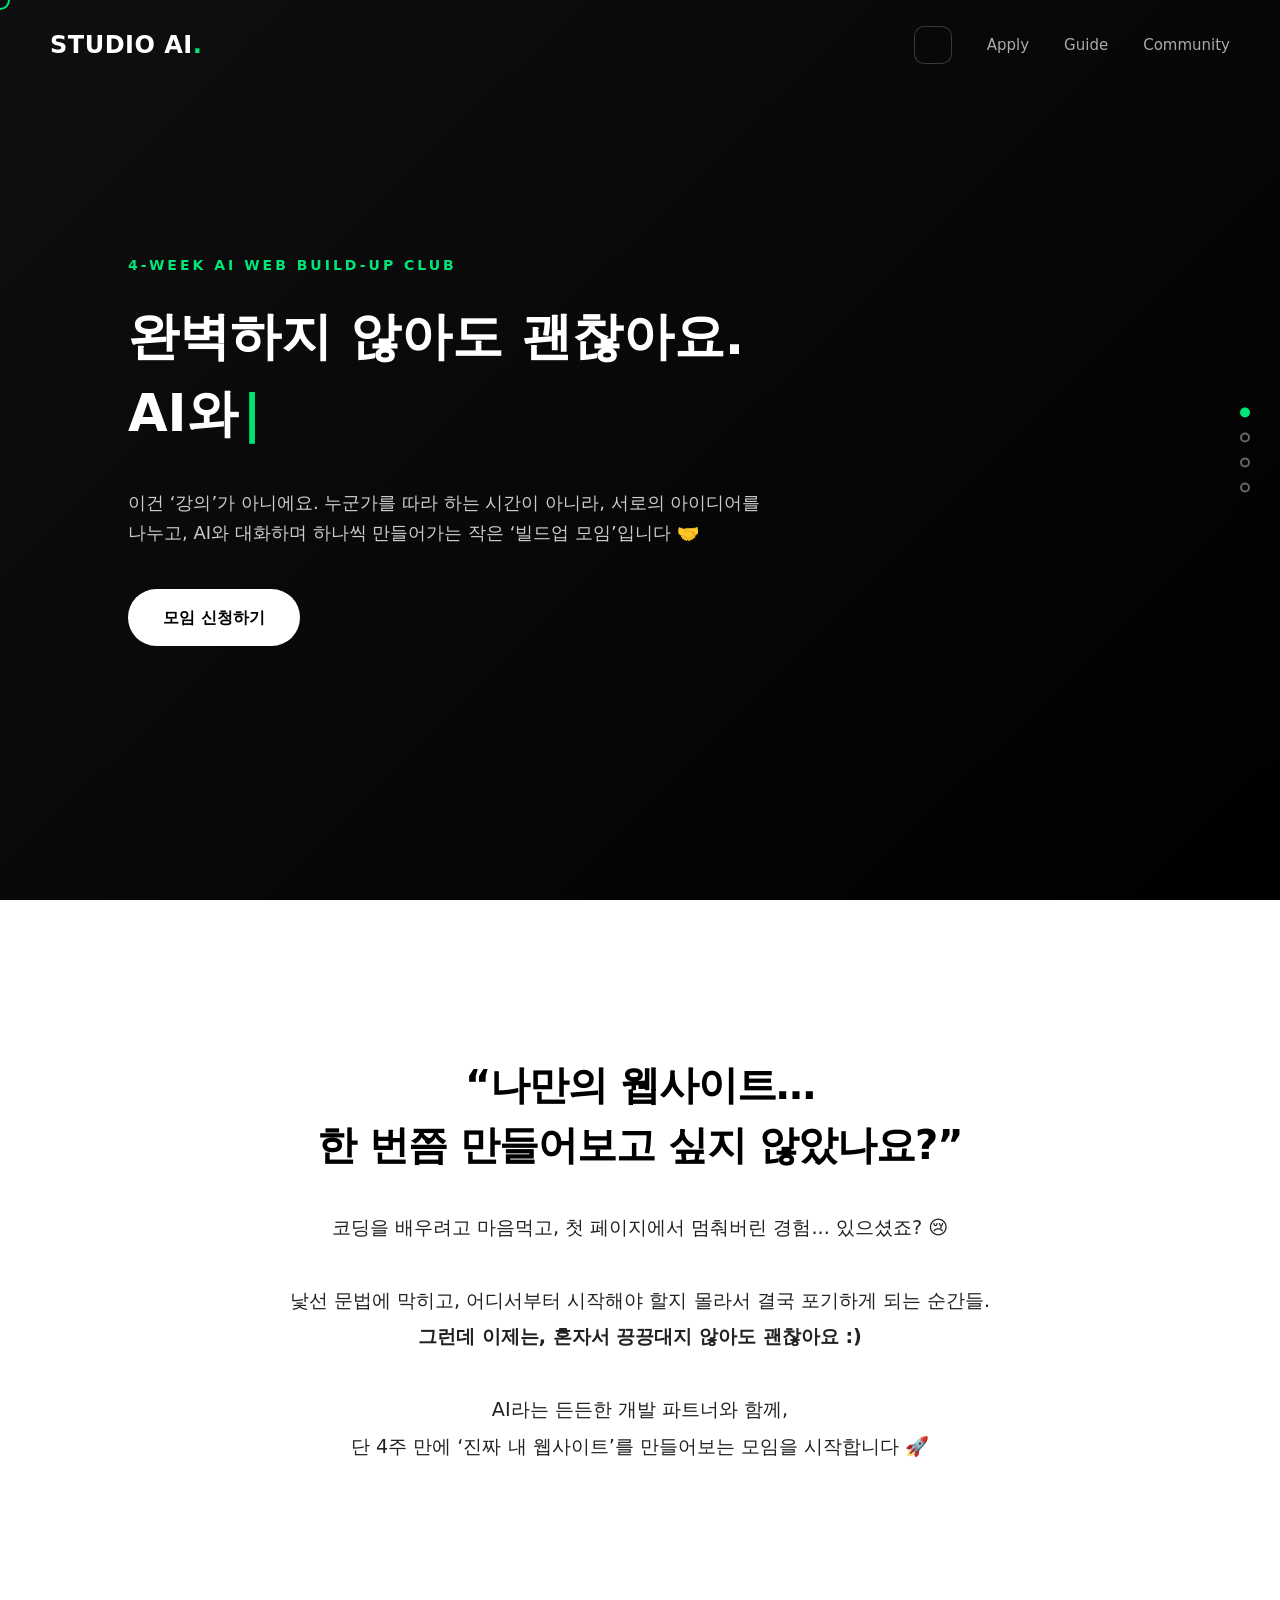
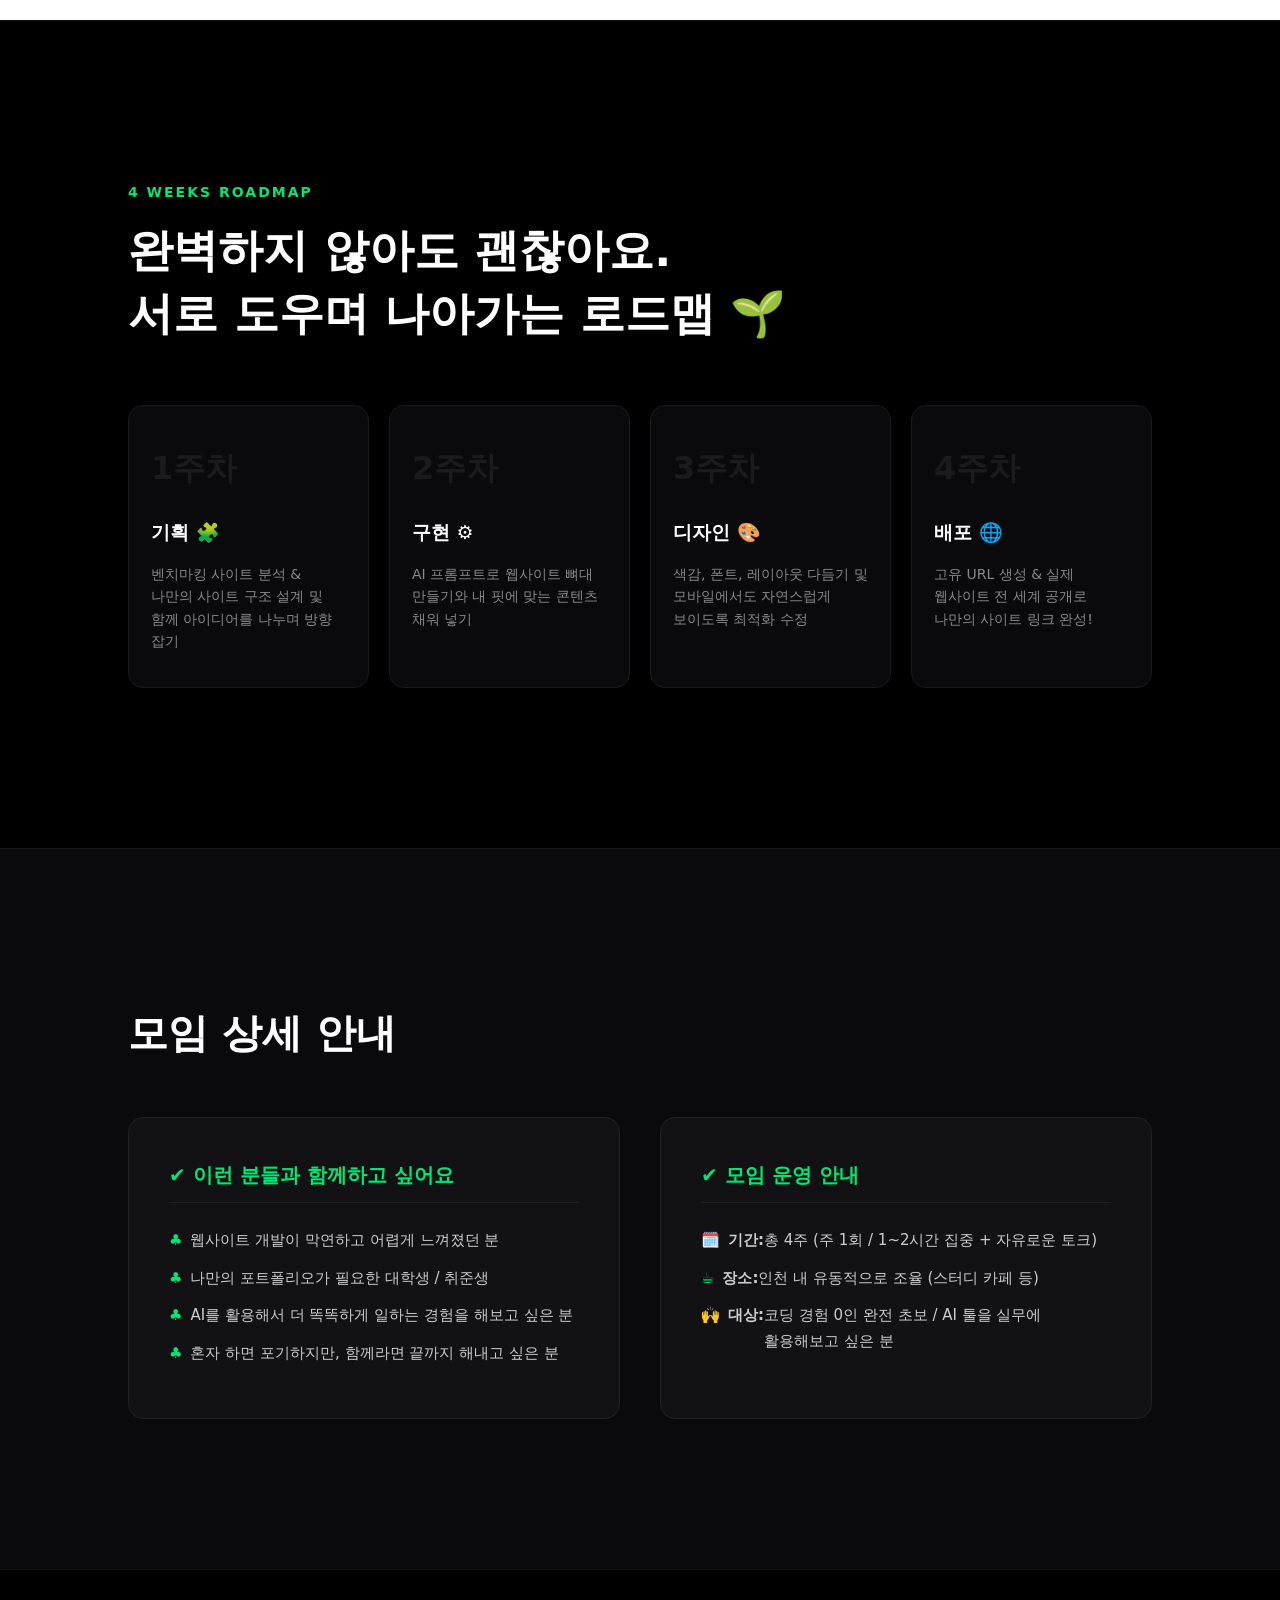
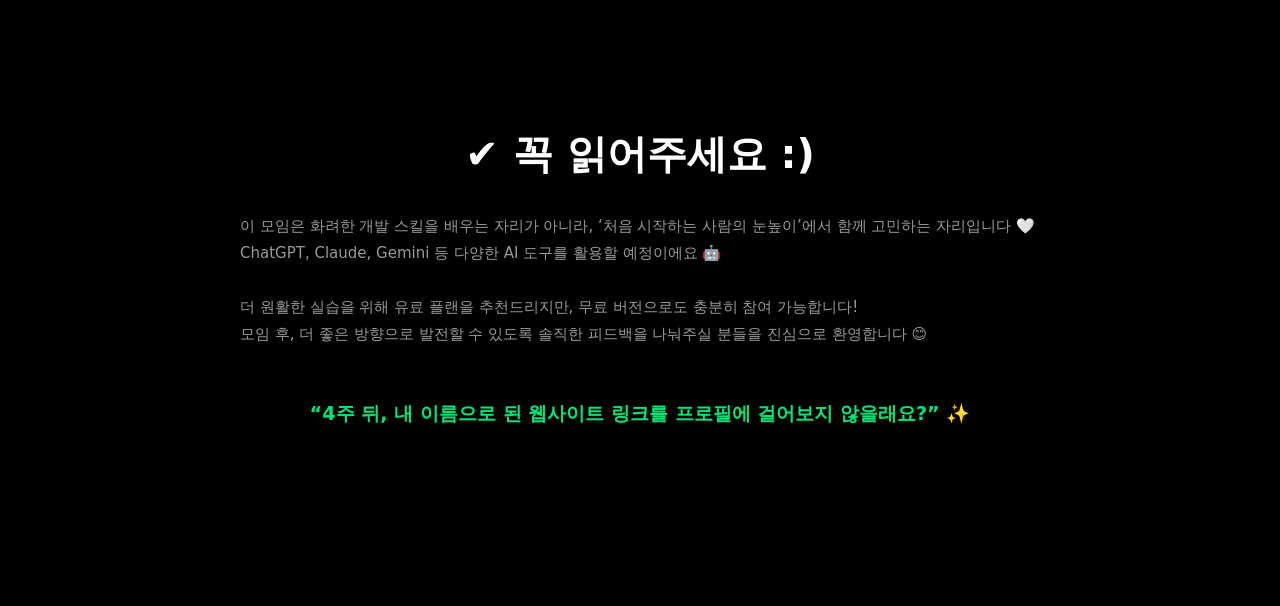
==== index.html @ adcbc4f7 "Add files via upload" ====
<!DOCTYPE html>
<html lang="ko">
<head>
    <meta charset="UTF-8">
    <meta name="viewport" content="width=device-width, initial-scale=1.0">
    <title>Studio AI - 메인 페이지</title>
    <style>
        /* 부드러운 스크롤 적용 */
        html {
            scroll-behavior: smooth;
        }

        /* 기본 스타일 초기화 */
        * {
            margin: 0;
            padding: 0;
            box-sizing: border-box;
        }
        body {
            font-family: 'Pretendard', -apple-system, BlinkMacSystemFont, system-ui, Roboto, sans-serif;
            background-color: #000000;
            color: #ffffff;
            line-height: 1.7; /* 본문 텍스트 간격을 가독성 좋게 살짝 확장 */
            cursor: none; /* 기본 커서 숨김 */
            overflow-x: hidden;
            word-break: keep-all; /* 한글 단어가 뚝뚝 끊겨서 줄바꿈되지 않도록 차단 */
        }

        /* -------------------------------------------------- */
        /* 1. 커스텀 마우스 포인터 스타일 */
        /* -------------------------------------------------- */
        .custom-cursor {
            width: 20px;
            height: 20px;
            border: 2px solid #00e676;
            border-radius: 50%;
            position: fixed;
            top: 0;
            left: 0;
            transform: translate(-50%, -50%);
            pointer-events: none;
            z-index: 9999;
            transition: 
                transform 0.55s cubic-bezier(0.16, 1, 0.3, 1), 
                background-color 0.6s ease, 
                border-color 0.6s ease;
        }
        
        .custom-cursor.hovered {
            transform: translate(-50%, -50%) scale(2.8);
            background-color: rgba(0, 230, 118, 0.1);
            border-color: #00e676;
        }
        
        .custom-cursor.dark {
            border-color: #000000;
        }
        
        .custom-cursor.dark.hovered {
            background-color: rgba(0, 0, 0, 0.08);
            border-color: #000000;
        }

        /* -------------------------------------------------- */
        /* 상단 네비게이션 바 */
        /* -------------------------------------------------- */
        header {
            position: fixed;
            top: 0;
            left: 0;
            width: 100%;
            display: flex;
            justify-content: space-between;
            align-items: center;
            padding: 25px 50px;
            background-color: rgba(0, 0, 0, 0.0);
            backdrop-filter: blur(0px);
            z-index: 1000;
            transition: background-color 0.5s, backdrop-filter 0.5s, border-bottom 0.5s, padding 0.5s;
        }
        
        header.scrolled {
            background-color: rgba(0, 0, 0, 0.8);
            backdrop-filter: blur(10px);
            padding: 15px 50px;
            border-bottom: 1px solid rgba(255, 255, 255, 0.1);
        }

        header.dark-text {
            background-color: rgba(255, 255, 255, 0.9);
            backdrop-filter: blur(10px);
            border-bottom: 1px solid rgba(0, 0, 0, 0.1);
            padding: 15px 50px;
        }
        header.dark-text .logo { color: #000000; }
        header.dark-text nav a { color: #333333; }
        header.dark-text nav a:hover { color: #000000; }
        /* 화이트 섹션 도달 시 이미지 버튼의 경계선 톤 조절 */
        header.dark-text nav .img-nav-btn { border-color: rgba(0, 0, 0, 0.15); }

        .logo { font-size: 24px; font-weight: 800; letter-spacing: 0.5px; color: #ffffff; transition: color 0.3s; text-transform: uppercase; }
        .logo span { color: #00e676; }
        
        /* 🖼️ 우측 네비게이션 정렬을 위한 flex 레이아웃 수정 */
        nav {
            display: flex;
            align-items: center;
        }

        nav a { 
            color: #aaaaaa; 
            text-decoration: none; 
            margin-left: 35px; 
            font-size: 15px; 
            font-weight: 500; 
            cursor: none; 
            transition: color 0.6s cubic-bezier(0.16, 1, 0.3, 1); 
        }
        nav a:hover { color: #ffffff; }

        /* 🔥 새롭게 추가된 이미지 바로가기 버튼 스타일 */
        .img-nav-btn {
            display: block;
            width: 38px;
            height: 38px;
            border-radius: 10px;
            border: 1px solid rgba(255, 255, 255, 0.2);
            background-image: url('https://images.unsplash.com/photo-1541701494587-cb58502866ab?q=80&w=150'); /* 미니 썸네일 이미지 */
            background-size: cover;
            background-position: center;
            margin-left: 35px;
            transition: transform 0.4s cubic-bezier(0.16, 1, 0.3, 1), border-color 0.3s, box-shadow 0.3s;
        }
        .img-nav-btn:hover {
            transform: scale(1.12);
            border-color: #00e676 !important;
            box-shadow: 0 0 12px rgba(0, 230, 118, 0.4);
        }

        /* -------------------------------------------------- */
        /* 메인 비주얼 섹션 (1번 블랙 섹션) */
        /* -------------------------------------------------- */
        .hero {
            height: 100vh;
            display: flex;
            flex-direction: column;
            justify-content: center;
            align-items: flex-start;
            padding: 0 10%;
            background: linear-gradient(135deg, #0f0f11 0%, #000000 100%);
        }
        .hero .sub-title { font-size: 14px; text-transform: uppercase; letter-spacing: 3px; color: #00e676; margin-bottom: 20px; font-weight: 600; }
        
        .hero h1 { 
            font-size: 3.2rem; /* 줄바꿈 시 레이아웃 안 깨지도록 폰트 크기 미세 최적화 */
            font-weight: 700; 
            line-height: 1.5; 
            margin-bottom: 30px; 
            height: 10rem;
            display: block;
        }
        
        .typing-text::after { content: '|'; animation: blink 0.8s infinite; color: #00e676; margin-left: 5px; }
        @keyframes blink { 0%, 100% { opacity: 1; } 50% { opacity: 0; } }

        .hero .description { font-size: 18px; color: #cccccc; max-width: 650px; margin-bottom: 40px; }
        
        .cta-btn { 
            display: inline-block; 
            padding: 15px 35px; 
            background-color: #ffffff; 
            color: #000000; 
            text-decoration: none; 
            border-radius: 30px; 
            font-weight: 600; 
            cursor: none; 
            transition: 
                transform 0.65s cubic-bezier(0.16, 1, 0.3, 1), 
                background-color 0.65s cubic-bezier(0.16, 1, 0.3, 1), 
                color 0.5s ease;
        }
        .cta-btn:hover {
            transform: translateY(-6px); 
            background-color: #00e676;
            color: #ffffff;
        }

        /* -------------------------------------------------- */
        /* About 섹션 (4주 빌드업 로드맵) */
        /* -------------------------------------------------- */
        .about-section {
            padding: 160px 10%;
            background-color: #000000;
            border-top: 1px solid #111111;
        }
        .about-header { margin-bottom: 60px; }
        .about-header .sub-title { font-size: 14px; color: #00e676; letter-spacing: 2px; font-weight: 600; margin-bottom: 15px; display: block; }
        .about-header h2 { font-size: 2.8rem; font-weight: 700; line-height: 1.4; }
        
        /* 4개 주차를 깔끔히 배치하기 위해 그리드 4열 스케일 적용 */
        .about-grid { display: grid; grid-template-columns: repeat(4, 1fr); gap: 20px; margin-top: 50px; }
        .about-card { background-color: #0a0a0c; border: 1px solid #1a1a1c; padding: 35px 22px; border-radius: 15px; transition: transform 0.6s cubic-bezier(0.16, 1, 0.3, 1), border-color 0.6s ease; }
        .about-card:hover { transform: translateY(-8px); border-color: #00e676; }
        .about-card .num { font-size: 2rem; font-weight: 800; color: rgba(255, 255, 255, 0.07); display: block; margin-bottom: 20px; transition: color 0.5s ease; }
        .about-card:hover .num { color: #00e676; }
        .about-card h3 { font-size: 19px; font-weight: 600; margin-bottom: 15px; color: #ffffff; }
        .about-card p { font-size: 14px; color: #888888; line-height: 1.6; }

        /* -------------------------------------------------- */
        /* 2. 화이트 섹션 스타일 (공감 에세이) */
        /* -------------------------------------------------- */
        .white-section {
            padding: 150px 10%;
            background-color: #ffffff; 
            color: #000000;            
            text-align: center;
            display: flex;
            flex-direction: column;
            justify-content: center;
            align-items: center;
            min-height: 80vh; 
        }
        .white-section h2 { font-size: 2.5rem; font-weight: 800; margin-bottom: 35px; letter-spacing: -1px; line-height: 1.5; }
        .white-section p { font-size: 1.2rem; color: #222222; max-width: 750px; line-height: 1.9; text-align: center; }

        /* -------------------------------------------------- */
        /* 프로젝트 콘텐츠 영역 (이런 분들과 함께하고 싶어요) */
        /* -------------------------------------------------- */
        .content-section {
            padding: 150px 10%;
            background-color: #0a0a0c;
            border-top: 1px solid #1a1a1a;
        }
        .content-section h2 { font-size: 2.5rem; margin-bottom: 50px; }
        .grid { display: grid; grid-template-columns: repeat(2, 1fr); gap: 40px; }
        .card { background-color: #121214; padding: 40px; border-radius: 15px; border: 1px solid #222; transition: transform 0.6s cubic-bezier(0.16, 1, 0.3, 1), border-color 0.6s ease; }
        .card:hover { transform: translateY(-10px); border-color: #00e676; }
        .card h3 { font-size: 20px; margin-bottom: 25px; color: #00e676; border-bottom: 1px solid #222; padding-bottom: 10px; }
        
        /* 리스트 스타일 매칭 */
        .card ul { list-style: none; }
        .card ul li { margin-bottom: 12px; font-size: 15px; color: #cccccc; display: flex; align-items: flex-start; }
        .card ul li span { color: #00e676; margin-right: 8px; font-weight: bold; }

        /* -------------------------------------------------- */
        /* 4. 슬림해진 커뮤니티 이동 안내 섹션 (꼭 읽어주세요) */
        /* -------------------------------------------------- */
        .board-section {
            padding: 150px 10%;
            background-color: #000000;
            border-top: 1px solid #111111;
        }
        .board-container { max-width: 800px; margin: 0 auto; }
        .board-section h2 { font-size: 2.5rem; margin-bottom: 25px; text-align: center; }
        .board-section .board-desc { color: #999999; text-align: left; margin-bottom: 50px; font-size: 15px; line-height: 1.8; }

        /* ---- 우측 플로팅 인디케이터 스타일 ---- */
        .side-indicator { position: fixed; right: 30px; top: 50%; transform: translateY(-50%); display: flex; flex-direction: column; gap: 15px; z-index: 1000; }
        .indicator-dot { width: 10px; height: 10px; border: 2px solid #666666; border-radius: 50%; background: transparent; transition: background-color 0.3s, border-color 0.3s; }
        .indicator-dot:hover, .indicator-dot.active { background-color: #00e676; border-color: #00e676; }
        .side-indicator.dark-dots .indicator-dot { border-color: #bbbbbb; }
        .side-indicator.dark-dots .indicator-dot:hover, .side-indicator.dark-dots .indicator-dot.active { background-color: #000000; border-color: #000000; }

        /* 스크롤 애니메이션 효과를 위한 투명도 처리 */
        .fade-in-element { opacity: 0; transform: translateY(40px); transition: opacity 1.2s ease-out, transform 1.2s ease-out; }
        .fade-in-element.visible { opacity: 1; transform: translateY(0); }
        .delay-1 { transition-delay: 0.2s; }
        .delay-2 { transition-delay: 0.4s; }
        .delay-3 { transition-delay: 0.6s; }

        /* 📱 모바일 및 태블릿 전용 반응형 스타일 */
        @media screen and (max-width: 768px) {
            .custom-cursor { display: none !important; }
            body { cursor: default !important; }
            nav a, .cta-btn, .logo, .indicator-dot, .img-nav-btn { cursor: default !important; }

            header, header.scrolled, header.dark-text { padding: 15px 20px !important; }
            nav a { margin-left: 15px; font-size: 14px; }
            .img-nav-btn { margin-left: 15px; width: 32px; height: 32px; border-radius: 6px; }
            .logo { font-size: 20px; }

            .hero { padding: 0 6%; }
            .hero h1 { font-size: 1.8rem; height: auto; margin-bottom: 20px; line-height: 1.4; }
            .hero .description { font-size: 15px; margin-bottom: 30px; }

            .about-section { padding: 80px 6%; }
            .about-header h2 { font-size: 1.8rem; }
            .about-grid { grid-template-columns: 1fr; gap: 20px; }
            .about-card { padding: 30px 20px; }

            .white-section { padding: 80px 6%; }
            .white-section h2 { font-size: 1.8rem; line-height: 1.4; }
            .white-section p { font-size: 15px; line-height: 1.7; }

            .content-section { padding: 80px 6%; }
            .content-section h2 { font-size: 1.8rem; margin-bottom: 30px; }
            .grid { grid-template-columns: 1fr; gap: 20px; }

            .board-section { padding: 80px 6%; }
            .board-section h2 { font-size: 1.8rem; }

            .side-indicator { display: none !important; }
        }
    </style>
</head>
<body>

    <div class="custom-cursor" id="cursor"></div>

    <div class="side-indicator" id="side-nav">
        <a href="#" class="indicator-dot hover-target active" title="Home"></a>
        <a href="#challenge" class="indicator-dot hover-target" title="Story"></a>
        <a href="#about" class="indicator-dot hover-target" title="Roadmap"></a>
        <a href="#portfolio" class="indicator-dot hover-target" title="Guide"></a>
    </div>

    <header id="main-header">
        <a href="#" class="logo hover-target" style="text-decoration: none;">STUDIO AI<span>.</span></a>
        <nav>
            <a href="portfolio2.html" class="img-nav-btn hover-target" title="포트폴리오 2 바로가기"></a>
            
            <a href="apply.html" class="hover-target">Apply</a>
            <a href="#portfolio" class="hover-target">Guide</a>
            <a href="board.html" class="hover-target">Community</a> 
        </nav>
    </header>

    <section class="hero">
        <div class="sub-title">4-WEEK AI WEB BUILD-UP CLUB</div>
        <h1 class="typing-text" id="typing-content"></h1>
        <p class="description">
            이건 ‘강의’가 아니에요. 누군가를 따라 하는 시간이 아니라, 서로의 아이디어를 나누고, AI와 대화하며 하나씩 만들어가는 작은 ‘빌드업 모임’입니다 🤝
        </p>
        <a href="apply.html" class="cta-btn hover-target">모임 신청하기</a>
    </section>

    <section id="challenge" class="white-section">
        <h2 class="fade-in-element">“나만의 웹사이트…<br>한 번쯤 만들어보고 싶지 않았나요?”</h2>
        <p class="fade-in-element delay-1">
            코딩을 배우려고 마음먹고, 첫 페이지에서 멈춰버린 경험... 있으셨죠? 😢<br><br>
            낯선 문법에 막히고, 어디서부터 시작해야 할지 몰라서 결국 포기하게 되는 순간들.<br>
            <strong>그런데 이제는, 혼자서 끙끙대지 않아도 괜찮아요 :)</strong><br><br>
            AI라는 든든한 개발 파트너와 함께,<br>
            단 4주 만에 ‘진짜 내 웹사이트’를 만들어보는 모임을 시작합니다 🚀
        </p>
    </section>

    <section id="about" class="about-section">
        <div class="about-header">
            <span class="about-sub-title sub-title fade-in-element">4 WEEKS ROADMAP</span>
            <h2 class="fade-in-element delay-1">완벽하지 않아도 괜찮아요.<br>서로 도우며 나아가는 로드맵 🌱</h2>
        </div>
        
        <div class="about-grid">
            <div class="about-card fade-in-element delay-1">
                <span class="num">1주차</span>
                <h3>기획 🧩</h3>
                <p>벤치마킹 사이트 분석 & 나만의 사이트 구조 설계 및 함께 아이디어를 나누며 방향 잡기</p>
            </div>
            <div class="about-card fade-in-element delay-2">
                <span class="num">2주차</span>
                <h3>구현 ⚙️</h3>
                <p>AI 프롬프트로 웹사이트 뼈대 만들기와 내 핏에 맞는 콘텐츠 채워 넣기</p>
            </div>
            <div class="about-card fade-in-element delay-3">
                <span class="num">3주차</span>
                <h3>디자인 🎨</h3>
                <p>색감, 폰트, 레이아웃 다듬기 및 모바일에서도 자연스럽게 보이도록 최적화 수정</p>
            </div>
            <div class="about-card fade-in-element">
                <span class="num">4주차</span>
                <h3>배포 🌐</h3>
                <p>고유 URL 생성 & 실제 웹사이트 전 세계 공개로 나만의 사이트 링크 완성!</p>
            </div>
        </div>
    </section>

    <section id="portfolio" class="content-section">
        <h2 class="fade-in-element">모임 상세 안내</h2>
        
        <div class="grid">
            <div class="card fade-in-element">
                <h3>✔ 이런 분들과 함께하고 싶어요</h3>
                <ul>
                    <li><span>♣</span> 웹사이트 개발이 막연하고 어렵게 느껴졌던 분</li>
                    <li><span>♣</span> 나만의 포트폴리오가 필요한 대학생 / 취준생</li>
                    <li><span>♣</span> AI를 활용해서 더 똑똑하게 일하는 경험을 해보고 싶은 분</li>
                    <li><span>♣</span> 혼자 하면 포기하지만, 함께라면 끝까지 해내고 싶은 분</li>
                </ul>
            </div>
            <div class="card fade-in-element delay-1">
                <h3>✔ 모임 운영 안내</h3>
                <ul>
                    <li><span>🗓️</span> <strong>기간:</strong> 총 4주 (주 1회 / 1~2시간 집중 + 자유로운 토크)</li>
                    <li><span>☕</span> <strong>장소:</strong> 인천 내 유동적으로 조율 (스터디 카페 등)</li>
                    <li><span>🙌</span> <strong>대상:</strong> 코딩 경험 0인 완전 초보 / AI 툴을 실무에 활용해보고 싶은 분</li>
                </ul>
            </div>
        </div>
    </section>

    <section id="board-link" class="board-section" style="text-align: center;">
        <div class="board-container">
            <h2 class="fade-in-element">✔ 꼭 읽어주세요 :)</h2>
            <p class="board-desc fade-in-element delay-1">
                이 모임은 화려한 개발 스킬을 배우는 자리가 아니라, ‘처음 시작하는 사람의 눈높이’에서 함께 고민하는 자리입니다 🤍<br>
                ChatGPT, Claude, Gemini 등 다양한 AI 도구를 활용할 예정이에요 🤖<br><br>
                더 원활한 실습을 위해 유료 플랜을 추천드리지만, 무료 버전으로도 충분히 참여 가능합니다!<br>
                모임 후, 더 좋은 방향으로 발전할 수 있도록 솔직한 피드백을 나눠주실 분들을 진심으로 환영합니다 😊
            </p>
            <div class="fade-in-element delay-2">
                <p style="font-size: 1.2rem; margin-bottom: 25px; color: #00e676; font-weight: 600;">
                    “4주 뒤, 내 이름으로 된 웹사이트 링크를 프로필에 걸어보지 않을래요?” ✨
                </p>
            </div>
        </div>
    </section>

    <script>
        // 마우스 커서 효과
        const cursor = document.getElementById('cursor');
        document.addEventListener('mousemove', (e) => {
            cursor.style.left = e.clientX + 'px';
            cursor.style.top = e.clientY + 'px';
        });
        document.addEventListener('mouseover', (e) => {
            if (e.target.classList.contains('hover-target') || e.target.tagName === 'A' || e.target.tagName === 'BUTTON') {
                cursor.classList.add('hovered');
            }
        });
        document.addEventListener('mouseout', (e) => {
            if (e.target.classList.contains('hover-target') || e.target.tagName === 'A' || e.target.tagName === 'BUTTON') {
                cursor.classList.remove('hovered');
            }
        });

        // 타이핑 효과 (모임 슬로건에 맞춘 텍스트 교체)
        const content = "완벽하지 않아도 괜찮아요.\nAI와 함께 시작하는 4주간의 빌드업 모임.";
        const textTarget = document.getElementById("typing-content");
        let index = 0;
        function type() {
            if (index < content.length) {
                let char = content.charAt(index);
                if (char === "\n") { textTarget.innerHTML += "<br>"; } 
                else { textTarget.innerHTML += char; }
                index++;
                setTimeout(type, 100);
            }
        }
        window.onload = type;

        // 스크롤 관찰자 (헤더 테마 변경, 스크롤 애니메이션, 우측 네비게이션 도트 연동)
        const fadeElements = document.querySelectorAll('.fade-in-element');
        const whiteSection = document.getElementById('challenge');
        const header = document.getElementById('main-header');
        const sideNav = document.getElementById('side-nav');
        const dots = document.querySelectorAll('.indicator-dot');
        const sections = [
            document.querySelector('.hero'), 
            document.getElementById('about'), 
            document.getElementById('challenge'), 
            document.getElementById('portfolio'), 
            document.getElementById('board-link')
        ];

        const fadeObserver = new IntersectionObserver((entries) => {
            entries.forEach(entry => { if (entry.isIntersecting) entry.target.classList.add('visible'); });
        }, { threshold: 0.1 });
        fadeElements.forEach(el => fadeObserver.observe(el));

        const whiteSectionObserver = new IntersectionObserver((entries) => {
            entries.forEach(entry => {
                if (entry.isIntersecting) {
                    cursor.classList.add('dark');
                    header.classList.add('dark-text');
                    header.classList.remove('scrolled');
                } else {
                    cursor.classList.remove('dark');
                    header.classList.remove('dark-text');
                    if (window.scrollY > 50) header.classList.add('scrolled');
                }
            });
        }, { root: null, rootMargin: "-60px 0px -40px 0px", threshold: 0 });
        whiteSectionObserver.observe(whiteSection);

        window.addEventListener('scroll', () => {
            if (window.scrollY > 50 && !header.classList.contains('dark-text')) header.classList.add('scrolled');
            else if (window.scrollY <= 50) header.classList.remove('scrolled');

            let currentIdx = 0;
            sections.forEach((section, idx) => { if (window.scrollY >= section.offsetTop - 200) currentIdx = idx; });
            dots.forEach((dot, idx) => { if (idx === currentIdx) dot.classList.add('active'); else dot.classList.remove('active'); });

            const cTop = whiteSection.offsetTop;
            if (window.scrollY >= cTop - 100 && window.scrollY < cTop + whiteSection.offsetHeight - 100) sideNav.classList.add('dark-dots');
            else sideNav.classList.remove('dark-dots');
        });
    </script>
</body>
</html>
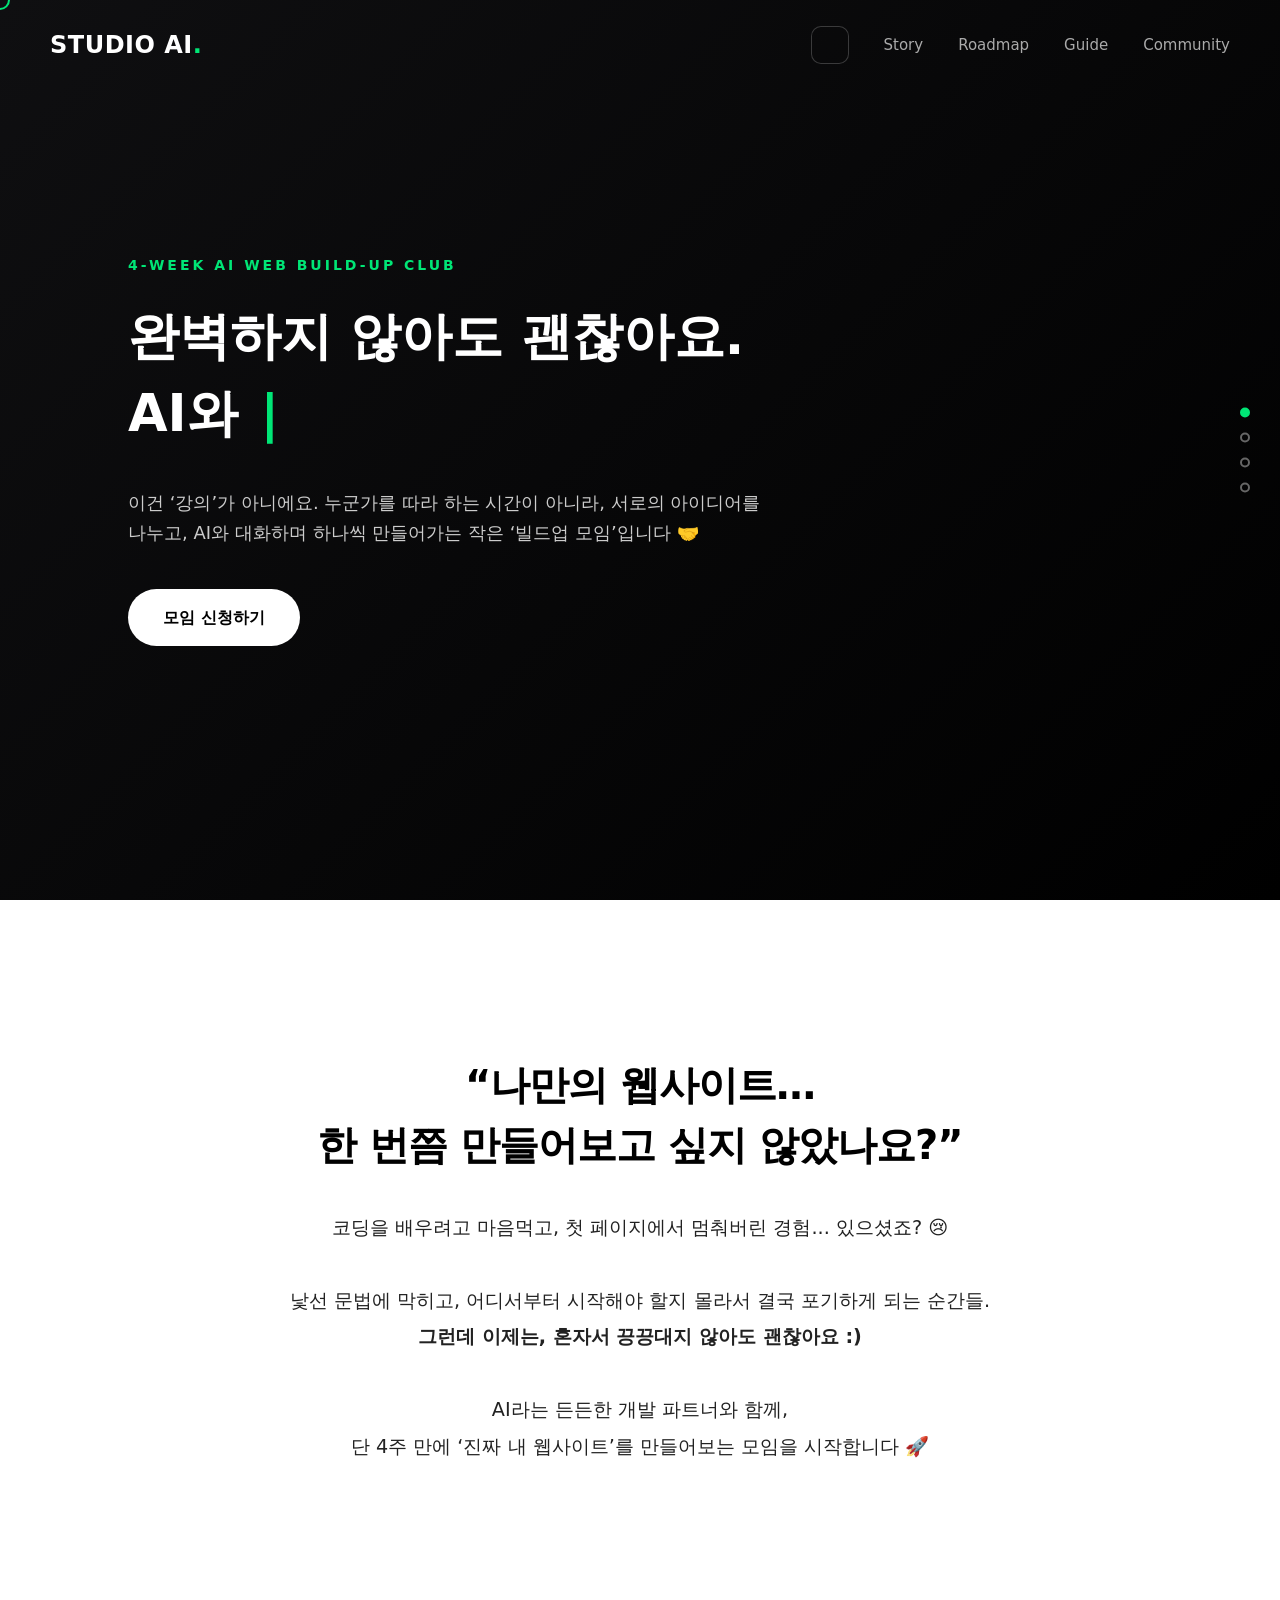
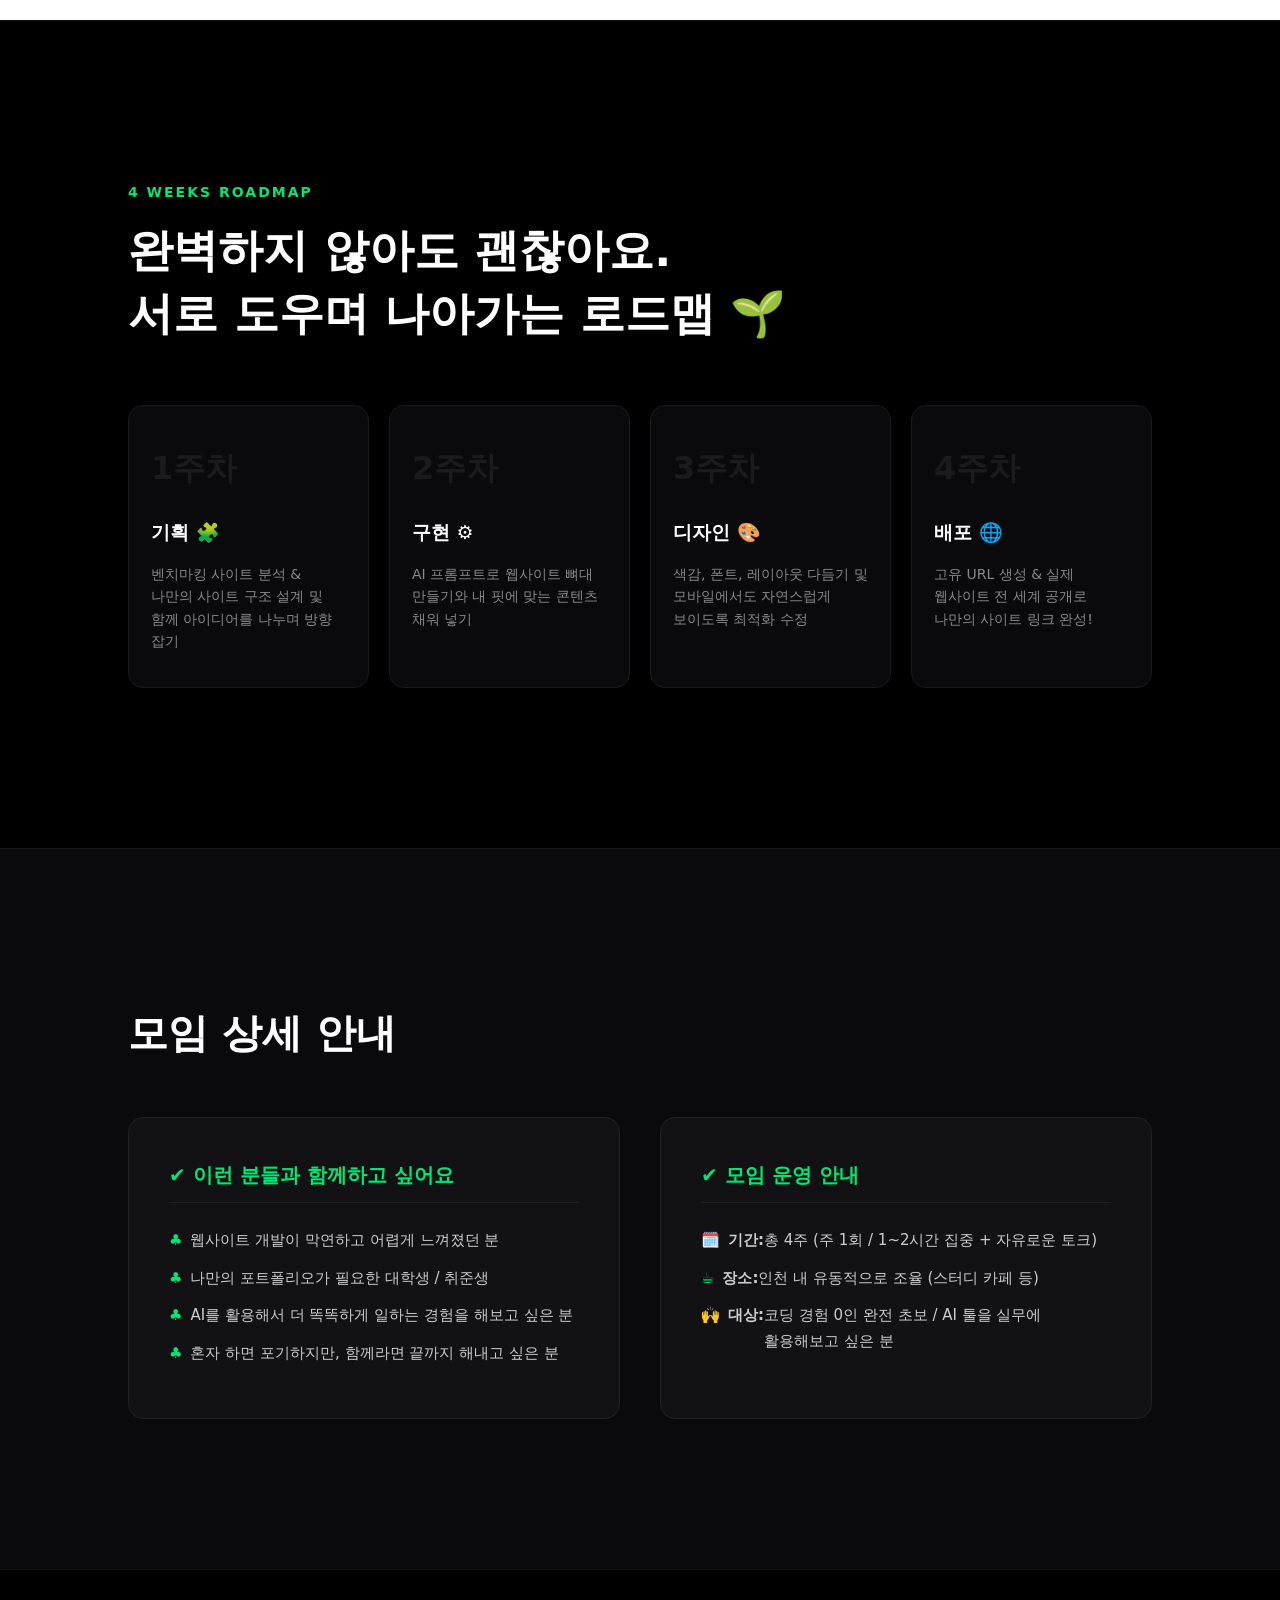
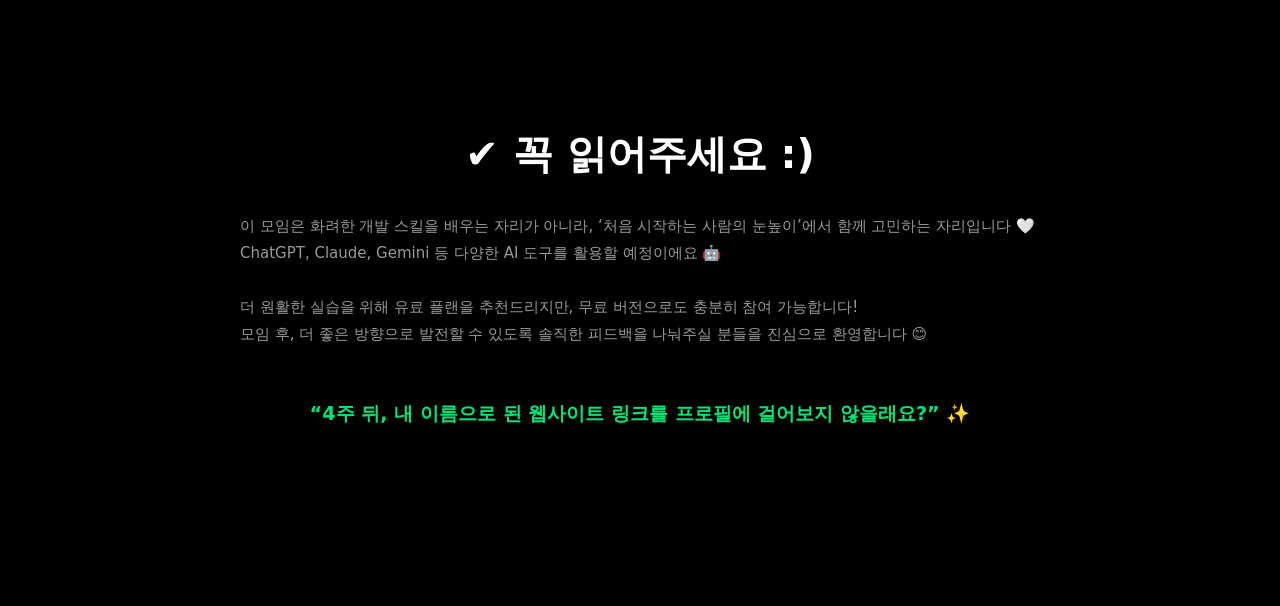
==== commit edb11e0a: "Add files via upload" ====
--- a/index.html
+++ b/index.html
@@ -319,7 +319,8 @@
         <nav>
             <a href="portfolio2.html" class="img-nav-btn hover-target" title="포트폴리오 2 바로가기"></a>
             
-            <a href="apply.html" class="hover-target">Apply</a>
+            <a href="#challenge" class="hover-target">Story</a>
+            <a href="#about" class="hover-target">Roadmap</a>
             <a href="#portfolio" class="hover-target">Guide</a>
             <a href="board.html" class="hover-target">Community</a> 
         </nav>
@@ -457,8 +458,8 @@
         const dots = document.querySelectorAll('.indicator-dot');
         const sections = [
             document.querySelector('.hero'), 
+            document.getElementById('challenge'), // 순서 매칭 조정: 두 번째 섹션
             document.getElementById('about'), 
-            document.getElementById('challenge'), 
             document.getElementById('portfolio'), 
             document.getElementById('board-link')
         ];
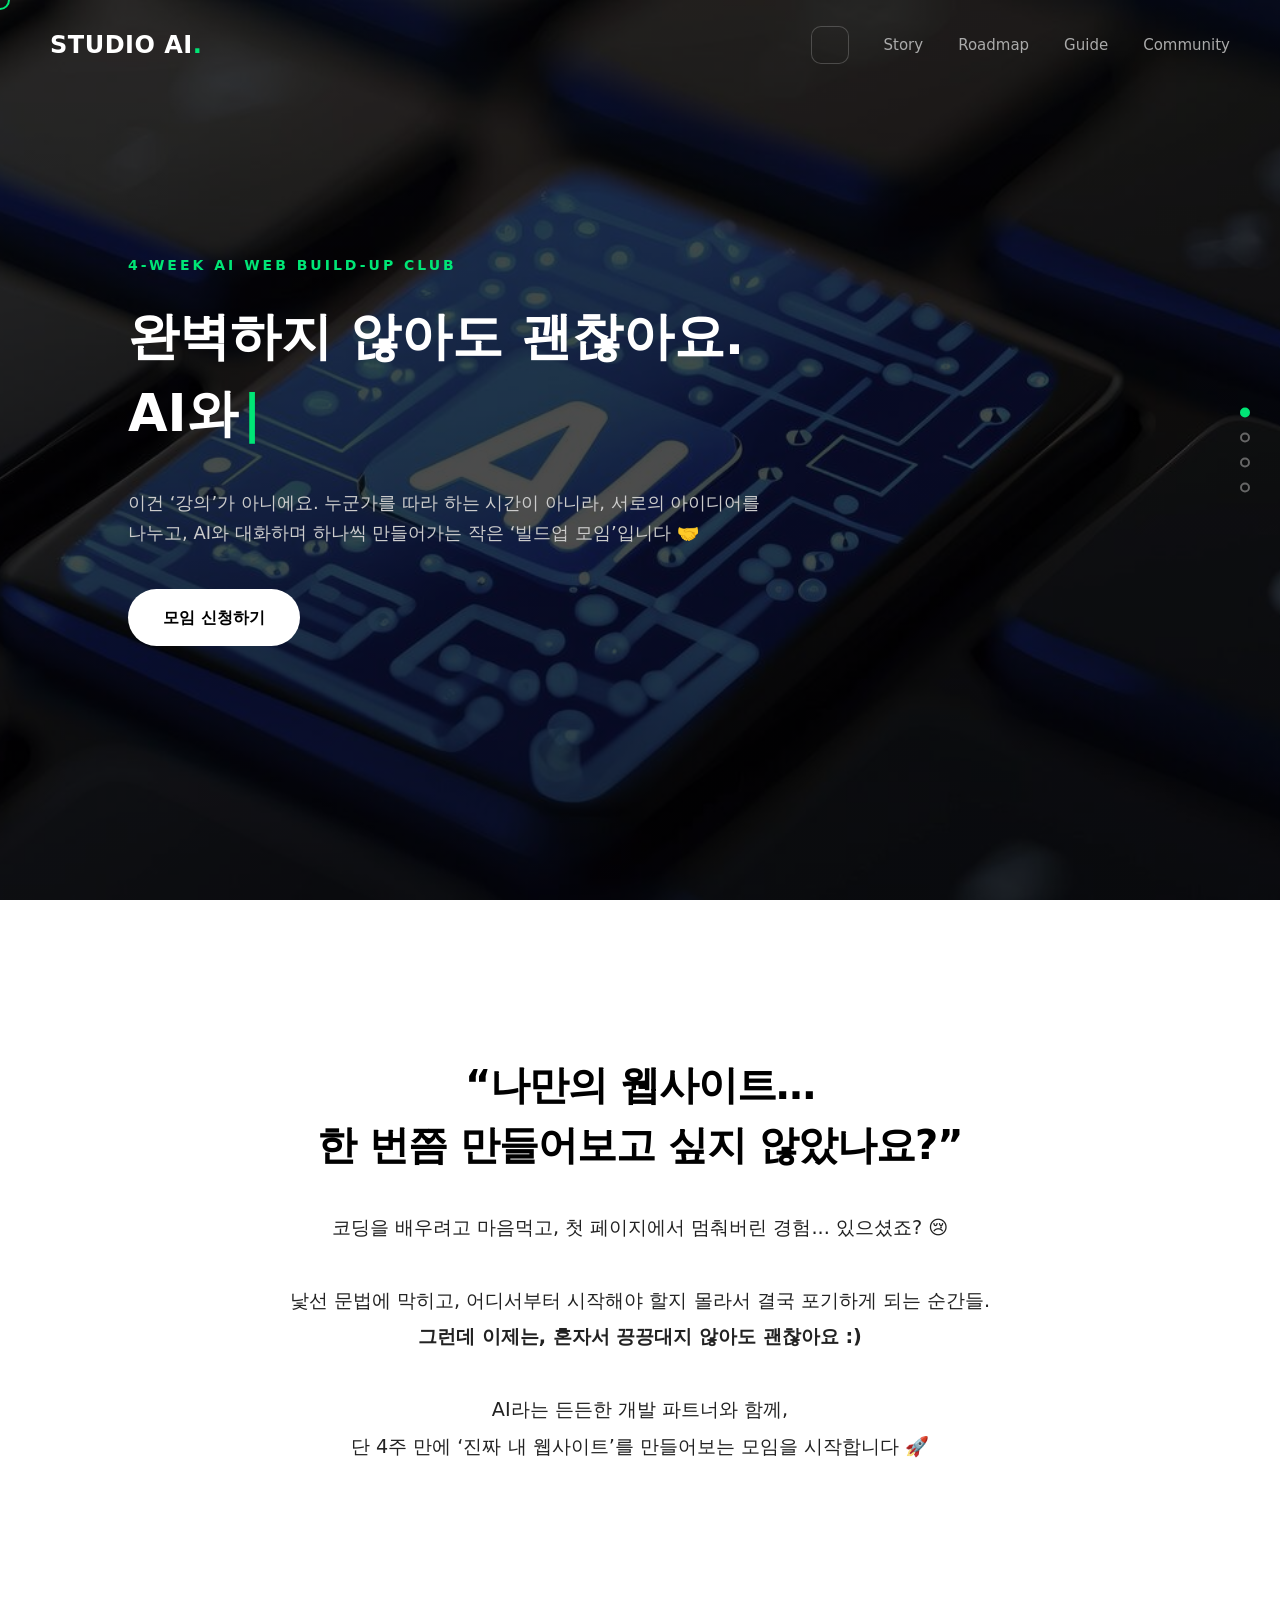
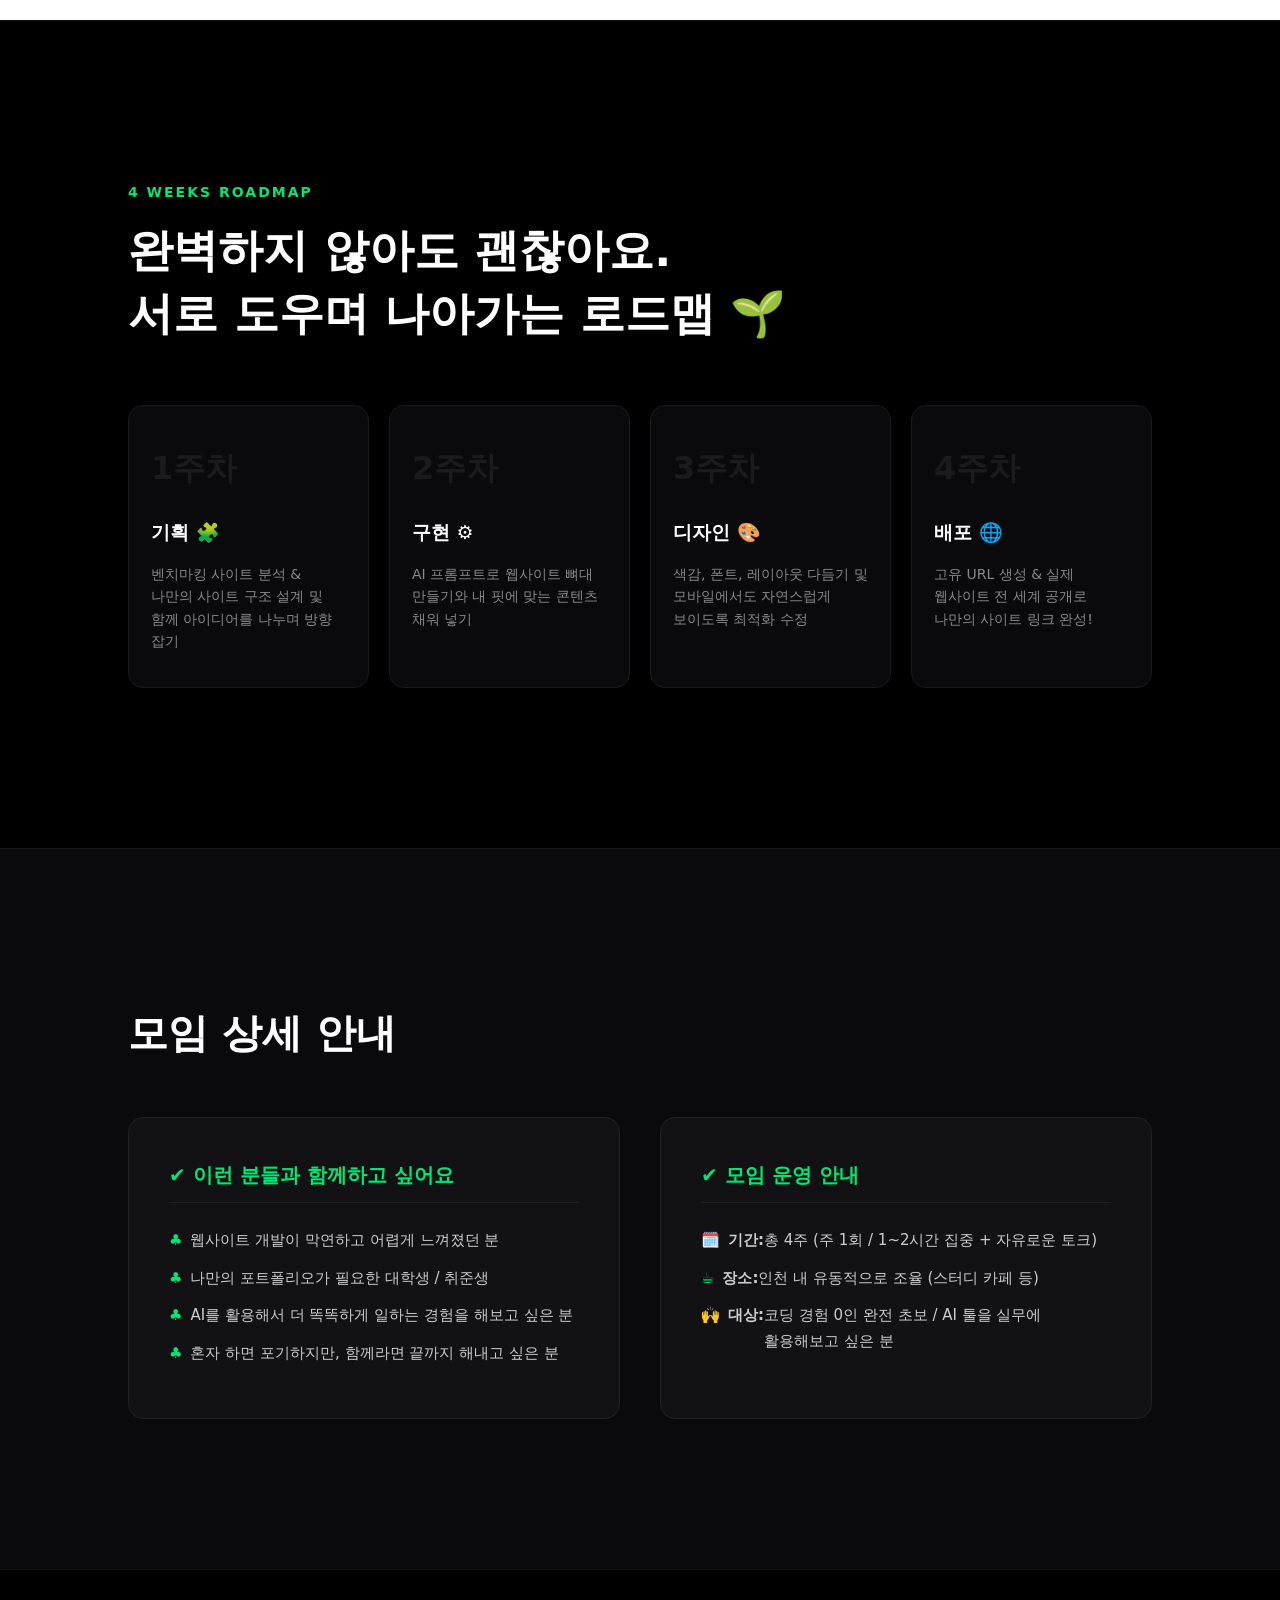
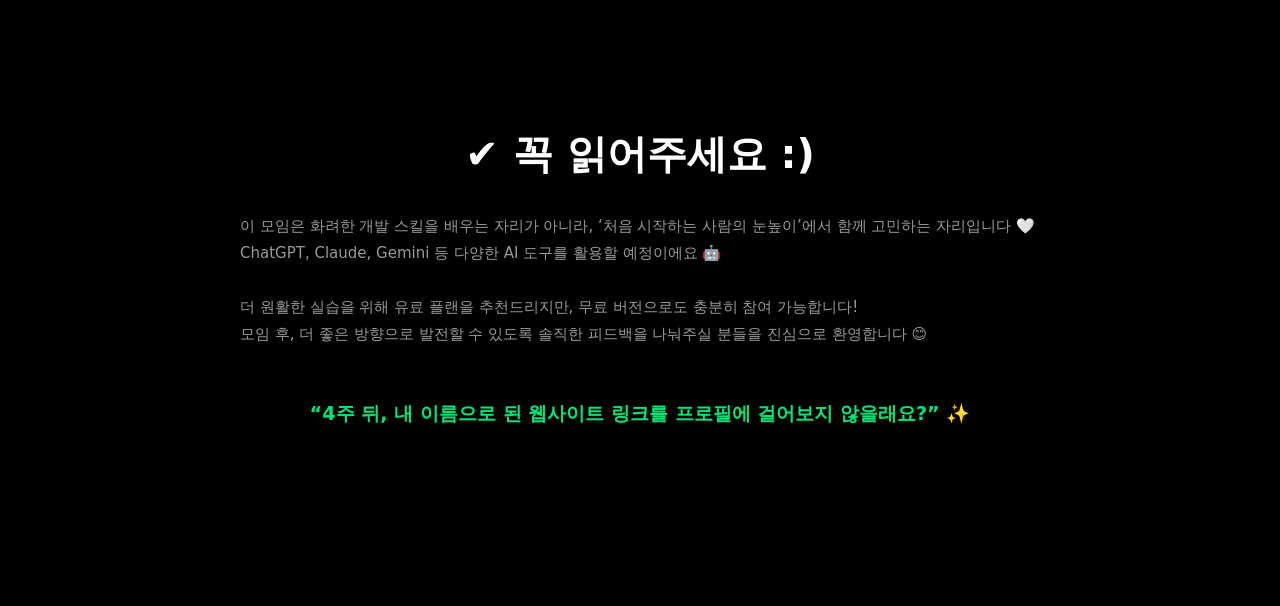
==== commit 7e6c205b: "Add files via upload" ====
--- a/index.html
+++ b/index.html
@@ -140,6 +140,7 @@
         /* -------------------------------------------------- */
         /* 메인 비주얼 섹션 (1번 블랙 섹션) */
         /* -------------------------------------------------- */
+        /* 메인 비주얼 섹션 (1번 블랙 섹션) */
         .hero {
             height: 100vh;
             display: flex;
@@ -147,7 +148,11 @@
             justify-content: center;
             align-items: flex-start;
             padding: 0 10%;
-            background: linear-gradient(135deg, #0f0f11 0%, #000000 100%);
+            /* 배경 이미지와 어두운 오버레이 추가 */
+            background: linear-gradient(rgba(0, 0, 0, 0.7), rgba(0, 0, 0, 0.7)), url('mainai.jpg');
+            background-size: cover;
+            background-position: center;
+            background-repeat: no-repeat;
         }
         .hero .sub-title { font-size: 14px; text-transform: uppercase; letter-spacing: 3px; color: #00e676; margin-bottom: 20px; font-weight: 600; }
         
